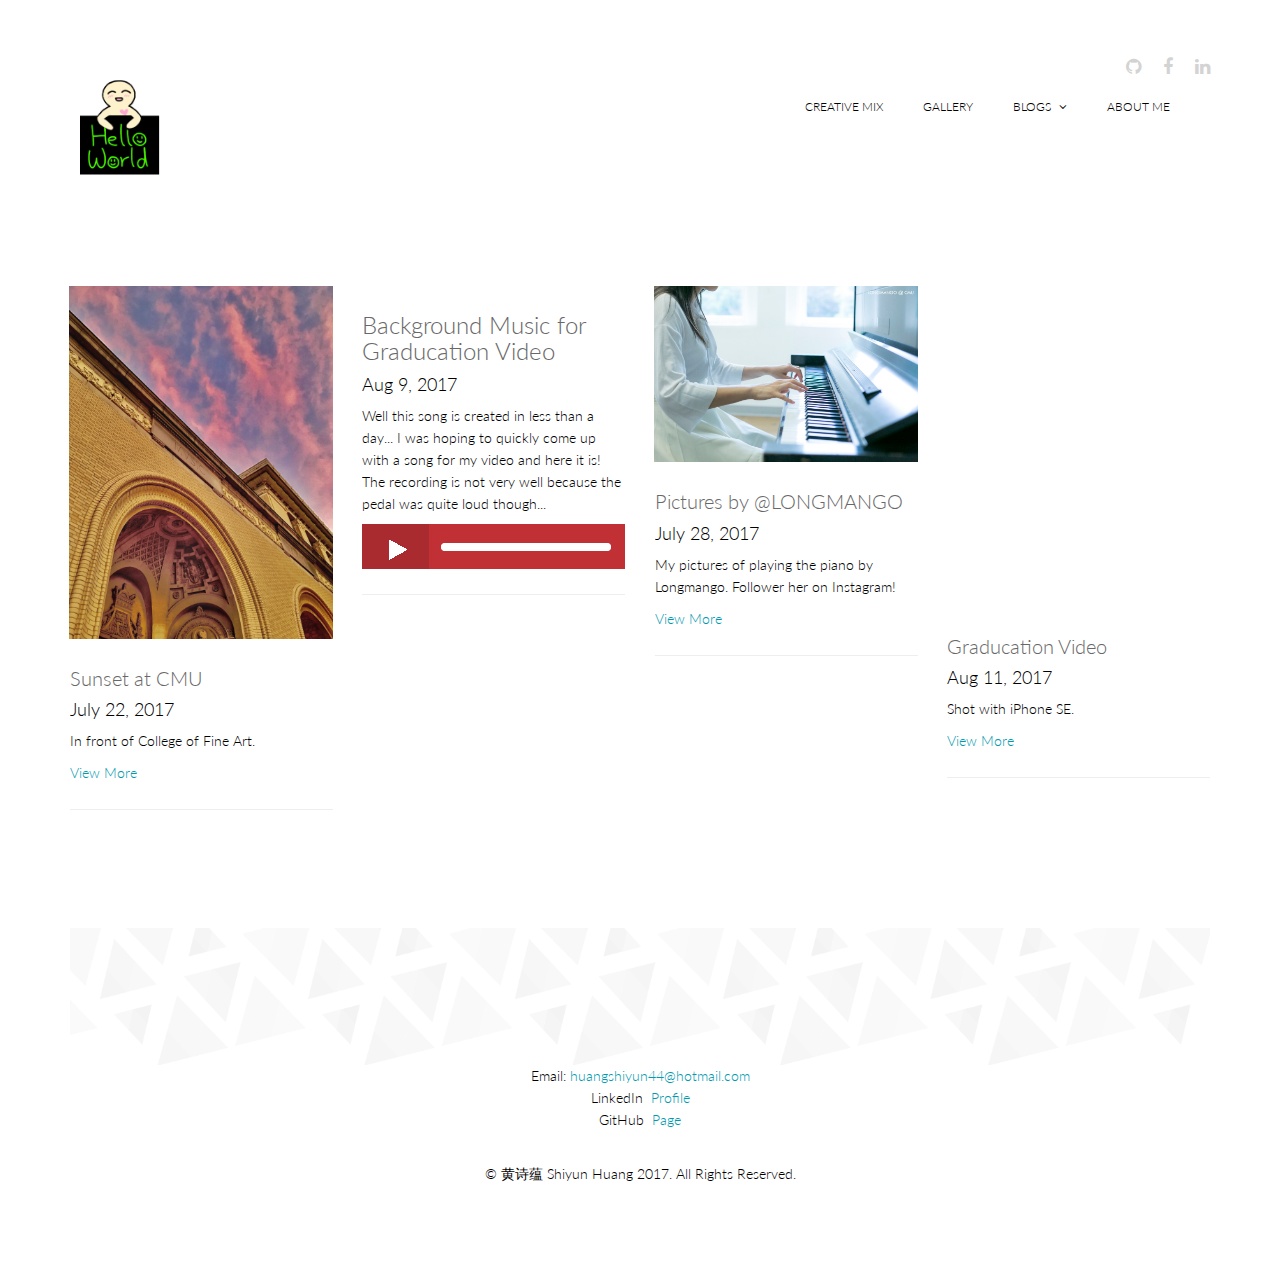
==== index.html @ 64914ea9 "google analytics test" ====
<!DOCTYPE html >
<html lang="zh-Hans">
<head>
    <title>Creative Mix | Shiyun Huang</title>
    <script
    src="https://code.jquery.com/jquery-1.10.2.js"></script>
<!-- Global site tag (gtag.js) - Google Analytics -->
<script async src="https://www.googletagmanager.com/gtag/js?id=UA-109745296-1"></script>
<script>
  window.dataLayer = window.dataLayer || [];
  function gtag(){dataLayer.push(arguments);}
  gtag('js', new Date());

  gtag('config', 'UA-109745296-1');
</script>

</head>
<body>
    <header id="header"></header>
    <!-- start of content -->
    <div id="content">
         <section id="blog" class="padding-top padding-bottom">
                <div class="container">
                    <div class="row">
                        <div class="masonery_area">
                            <div class="col-md-3 col-sm-4">
                                <div class="single-blog two-column">
                                    <div class="post-thumb">
                                        <a href="#"><img src="images/blog/cmu_sunset/1.jpg" class="img-responsive" alt=""></a>
                                    </div>
                                    <div class="post-content overflow">
                                        <h2 class="post-title bold"><a href="#">Sunset at CMU</a></h2>
                                        <h3 class="post-author">July 22, 2017</h3>
                                        <p>In front of College of Fine Art.</p>
                                        <a href="#" class="read-more">View More</a>
                                        <div class="post-bottom overflow">
                                        </div>
                                    </div>
                                </div>
                            </div>
                            <div class="col-md-3 col-sm-4">
                                <div class="single-blog two-column">
                                    <div class="post-content overflow">
                                        <h2 class="post-title bold">Background Music for Graducation Video</h2>
                                        <h3 class="post-author">Aug 9, 2017</h3>
                                        <p>Well this song is created in less than a day... I was hoping to 
                                            quickly come up with a song for my video and here it is! The recording is
                                            not very well because the pedal was quite loud though...</p>
                                            <div class="post-thumb">
                                                <audio src="audio/BGM_for_CMU_Aug10_04.m4a" preload="auto"></audio>
                                            </div>
                                            <div class="post-bottom overflow">
                                            </div>
                                        </div>
                                    </div>
                                </div>
                                <div class="col-md-3 col-sm-4">
                                    <div class="single-blog two-column">
                                        <div class="post-thumb">
                                            <a href="#"><img src="images/blog/piano_longmango/0.jpg" class="img-responsive" alt=""></a>
                                        </div>
                                        <div class="post-content overflow">
                                            <h2 class="post-title bold"><a href="#">Pictures by @LONGMANGO</a></h2>
                                            <h3 class="post-author">July 28, 2017</h3>
                                            <p>My pictures of playing the piano by Longmango. Follower her on Instagram!</p>
                                            <a href="#" class="read-more">View More</a>
                                            <div class="post-bottom overflow">
                                            </div>
                                        </div>
                                    </div>
                                </div>
                                <div class="col-md-3 col-sm-4">
                                    <div class="single-blog two-column">
                                        <div class="post-thumb">
                                            <iframe width="560" height="315" src="https://www.youtube.com/embed/OHceuqOLhMA" frameborder="0" allowfullscreen></iframe>
                                        </div>
                                        <div class="post-content overflow">
                                            <h2 class="post-title bold"><a href="#">Graducation Video</a></h2>
                                            <h3 class="post-author">Aug 11, 2017</h3>
                                            <p>Shot with iPhone SE.</p>
                                            <a href="#" class="read-more">View More</a>
                                            <div class="post-bottom overflow">
                                            </div>
                                        </div>
                                    </div>
                                </div>


                            </div>
                        </div>
                    </div>
                </section>
    <!-- end of content -->
    <div id="myFooter"></div>
    <script>
        $("#header").load("header.html");
        $("#myFooter").load("footer.html");
    </script>

</body>
</html>
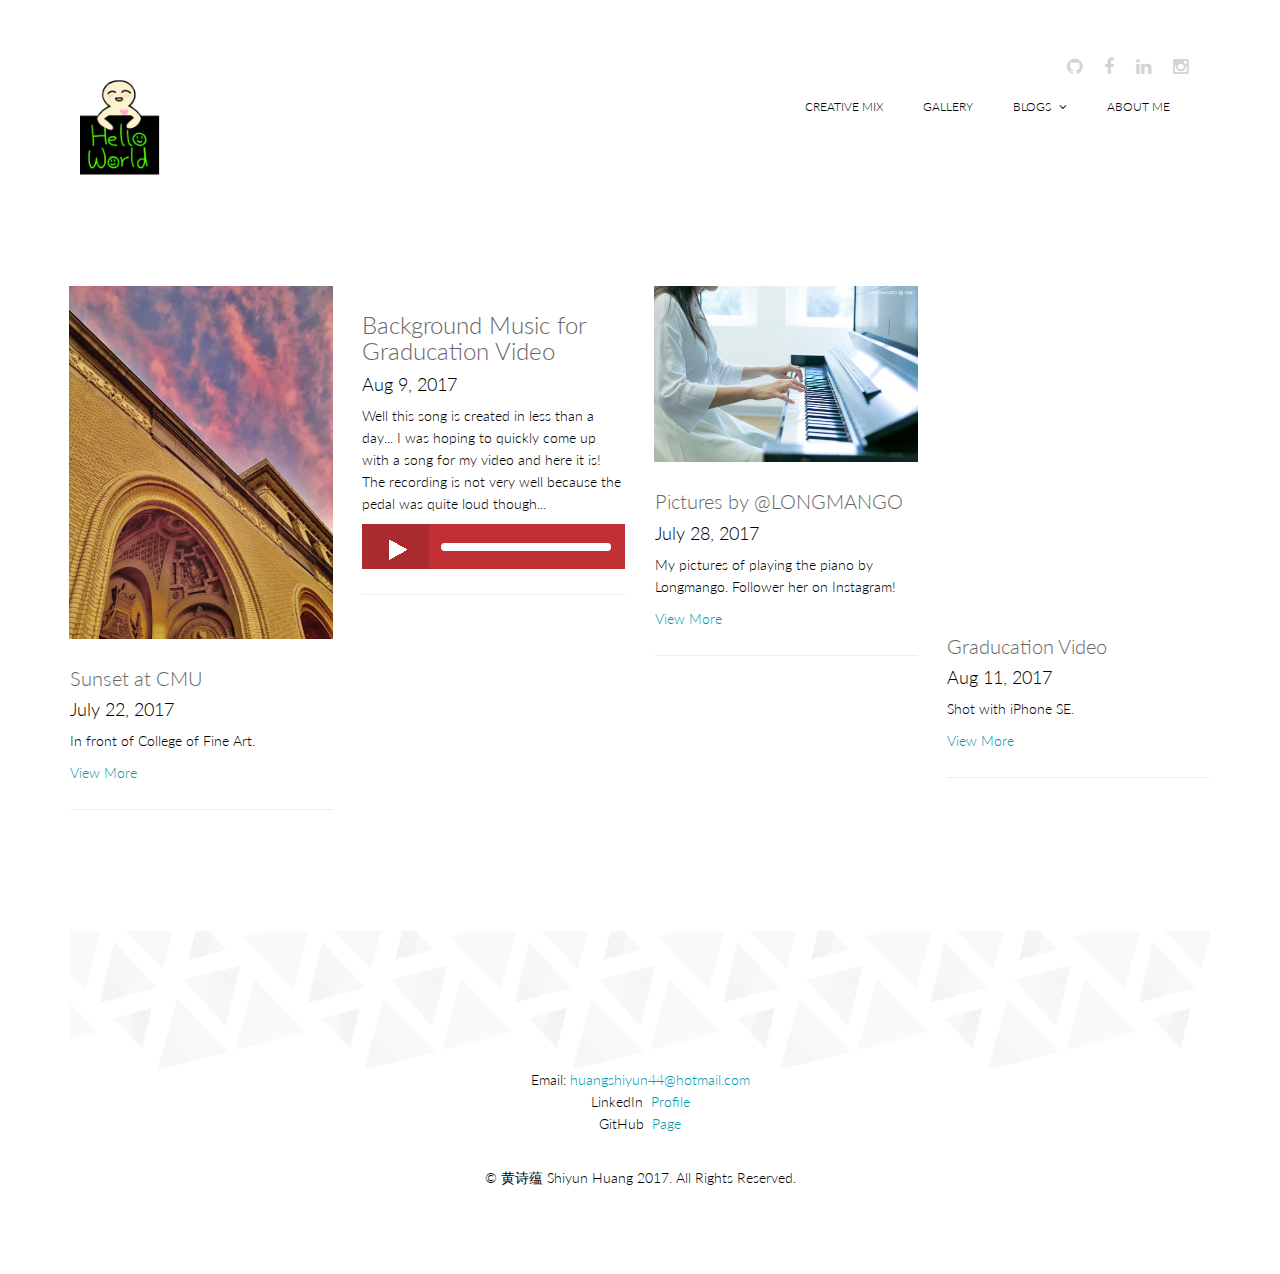
==== commit 6f6b88c6: "move bilibili css" ====
--- a/index.html
+++ b/index.html
@@ -6,6 +6,8 @@
     src="https://code.jquery.com/jquery-1.10.2.js"></script>
 <!-- Global site tag (gtag.js) - Google Analytics -->
 <script async src="https://www.googletagmanager.com/gtag/js?id=UA-109745296-1"></script>
+<!-- for bilibili icon -->
+<script src="https://code.iconify.design/1/1.0.7/iconify.min.js"></script> 
 <script>
   window.dataLayer = window.dataLayer || [];
   function gtag(){dataLayer.push(arguments);}
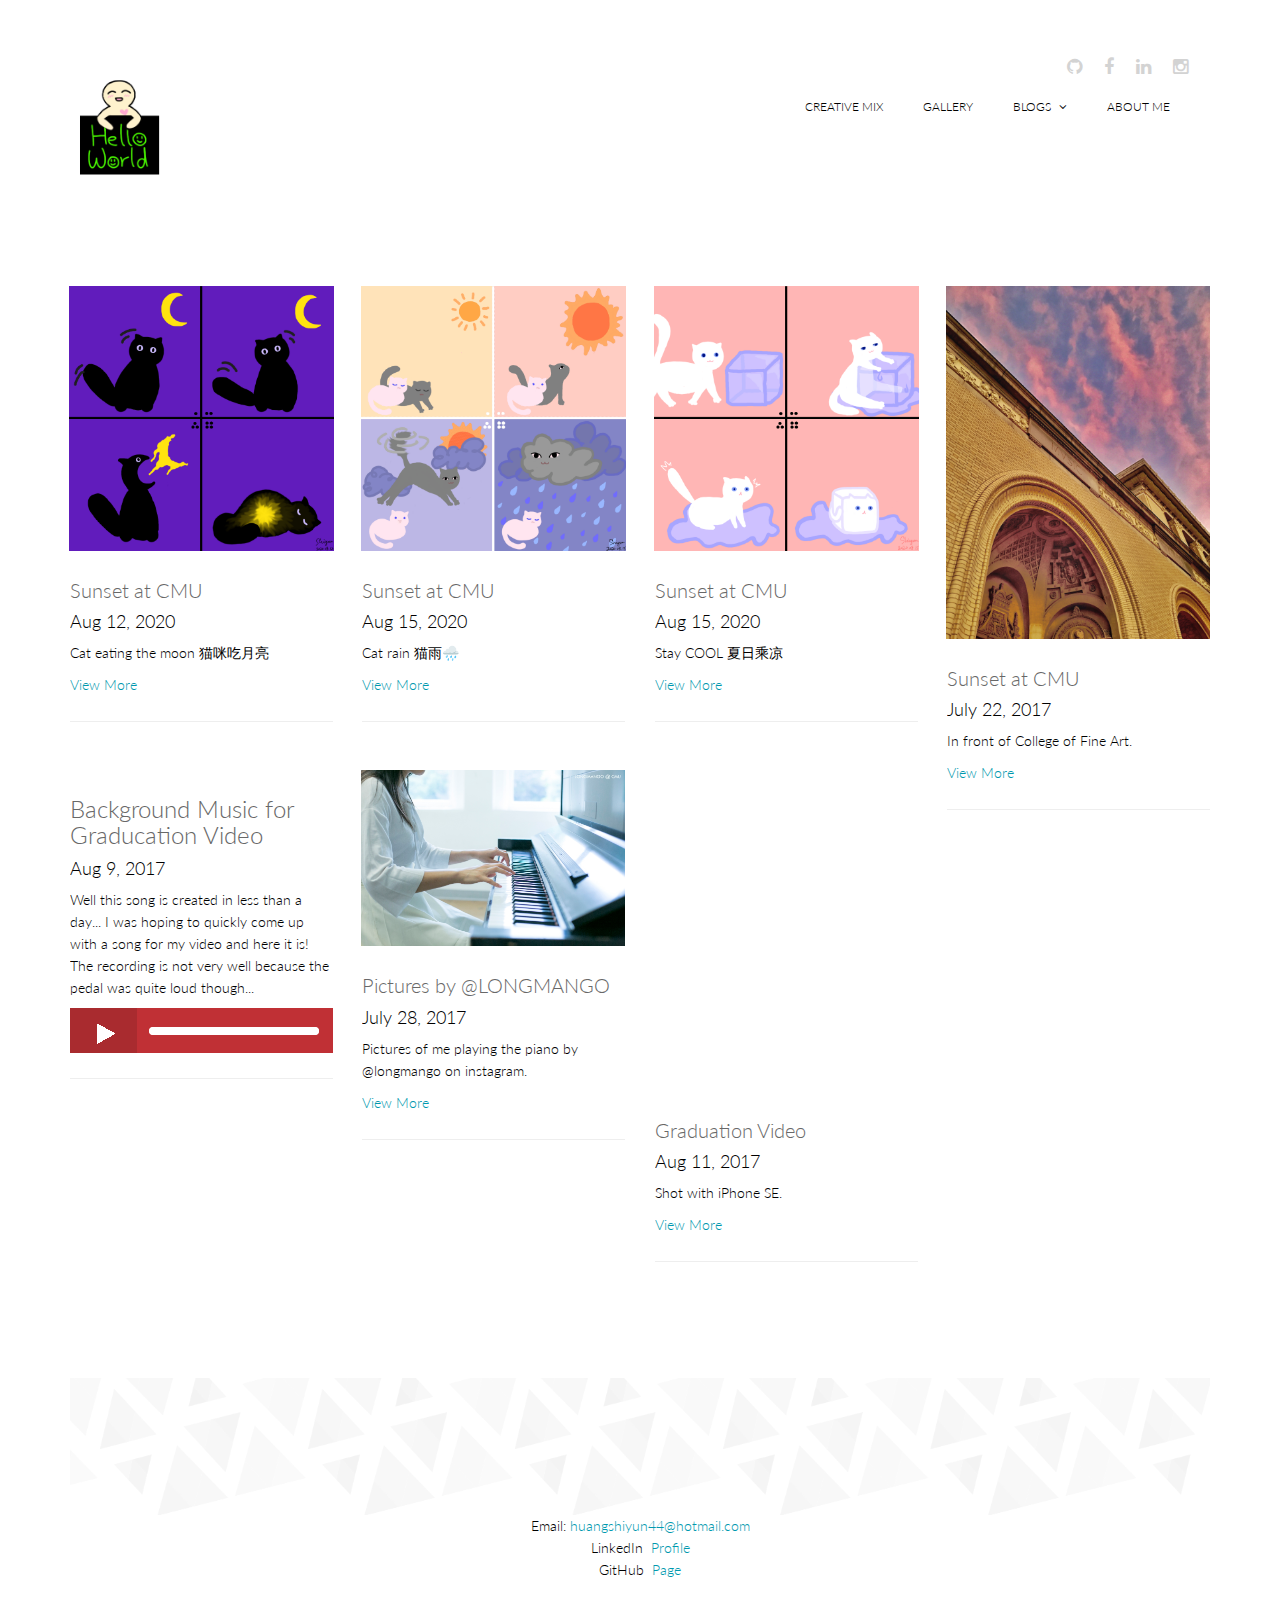
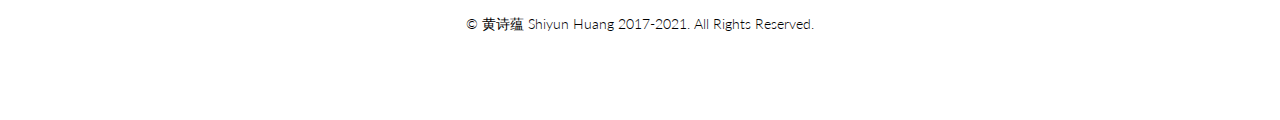
==== commit 632248e1: "add drawings" ====
--- a/index.html
+++ b/index.html
@@ -25,6 +25,56 @@
                 <div class="container">
                     <div class="row">
                         <div class="masonery_area">
+
+                            <div class="col-md-3 col-sm-3">
+                                <div class="single-blog two-column">
+                                    <div class="post-thumb">
+                                        <a href="#"><img src="images/my_drawings/cat_eats_moon.png" class="img-responsive" alt=""></a>
+                                    </div>
+                                    <div class="post-content overflow">
+                                        <h2 class="post-title bold"><a href="#">Sunset at CMU</a></h2>
+                                        <h3 class="post-author">Aug 12, 2020</h3>
+                                        <p>Cat eating the moon 猫咪吃月亮</p>
+                                        <a href="#" class="read-more">View More</a>
+                                        <div class="post-bottom overflow">
+                                        </div>
+                                    </div>
+                                </div>
+                            </div>
+
+                            <div class="col-md-3 col-sm-3">
+                                <div class="single-blog two-column">
+                                    <div class="post-thumb">
+                                        <a href="#"><img src="images/my_drawings/cat_rain_in_summer.png" class="img-responsive" alt=""></a>
+                                    </div>
+                                    <div class="post-content overflow">
+                                        <h2 class="post-title bold"><a href="#">Sunset at CMU</a></h2>
+                                        <h3 class="post-author">Aug 15, 2020</h3>
+                                        <p>Cat rain 猫雨🌧️</p>
+                                        <a href="#" class="read-more">View More</a>
+                                        <div class="post-bottom overflow">
+                                        </div>
+                                    </div>
+                                </div>
+                            </div>
+
+                            <div class="col-md-3 col-sm-3">
+                                <div class="single-blog two-column">
+                                    <div class="post-thumb">
+                                        <a href="#"><img src="images/my_drawings/cat_stay_cool.png" class="img-responsive" alt=""></a>
+                                    </div>
+                                    <div class="post-content overflow">
+                                        <h2 class="post-title bold"><a href="#">Sunset at CMU</a></h2>
+                                        <h3 class="post-author">Aug 15, 2020</h3>
+                                        <p>Stay COOL 夏日乘凉</p>
+                                        <a href="#" class="read-more">View More</a>
+                                        <div class="post-bottom overflow">
+                                        </div>
+                                    </div>
+                                </div>
+                            </div>
+
+
                             <div class="col-md-3 col-sm-4">
                                 <div class="single-blog two-column">
                                     <div class="post-thumb">
@@ -40,6 +90,7 @@
                                     </div>
                                 </div>
                             </div>
+
                             <div class="col-md-3 col-sm-4">
                                 <div class="single-blog two-column">
                                     <div class="post-content overflow">
@@ -56,6 +107,7 @@
                                         </div>
                                     </div>
                                 </div>
+
                                 <div class="col-md-3 col-sm-4">
                                     <div class="single-blog two-column">
                                         <div class="post-thumb">
@@ -64,20 +116,21 @@
                                         <div class="post-content overflow">
                                             <h2 class="post-title bold"><a href="#">Pictures by @LONGMANGO</a></h2>
                                             <h3 class="post-author">July 28, 2017</h3>
-                                            <p>My pictures of playing the piano by Longmango. Follower her on Instagram!</p>
+                                            <p>Pictures of me playing the piano by @longmango on instagram. </p>
                                             <a href="#" class="read-more">View More</a>
                                             <div class="post-bottom overflow">
                                             </div>
                                         </div>
                                     </div>
                                 </div>
+
                                 <div class="col-md-3 col-sm-4">
                                     <div class="single-blog two-column">
                                         <div class="post-thumb">
                                             <iframe width="560" height="315" src="https://www.youtube.com/embed/OHceuqOLhMA" frameborder="0" allowfullscreen></iframe>
                                         </div>
                                         <div class="post-content overflow">
-                                            <h2 class="post-title bold"><a href="#">Graducation Video</a></h2>
+                                            <h2 class="post-title bold"><a href="#">Graduation Video</a></h2>
                                             <h3 class="post-author">Aug 11, 2017</h3>
                                             <p>Shot with iPhone SE.</p>
                                             <a href="#" class="read-more">View More</a>
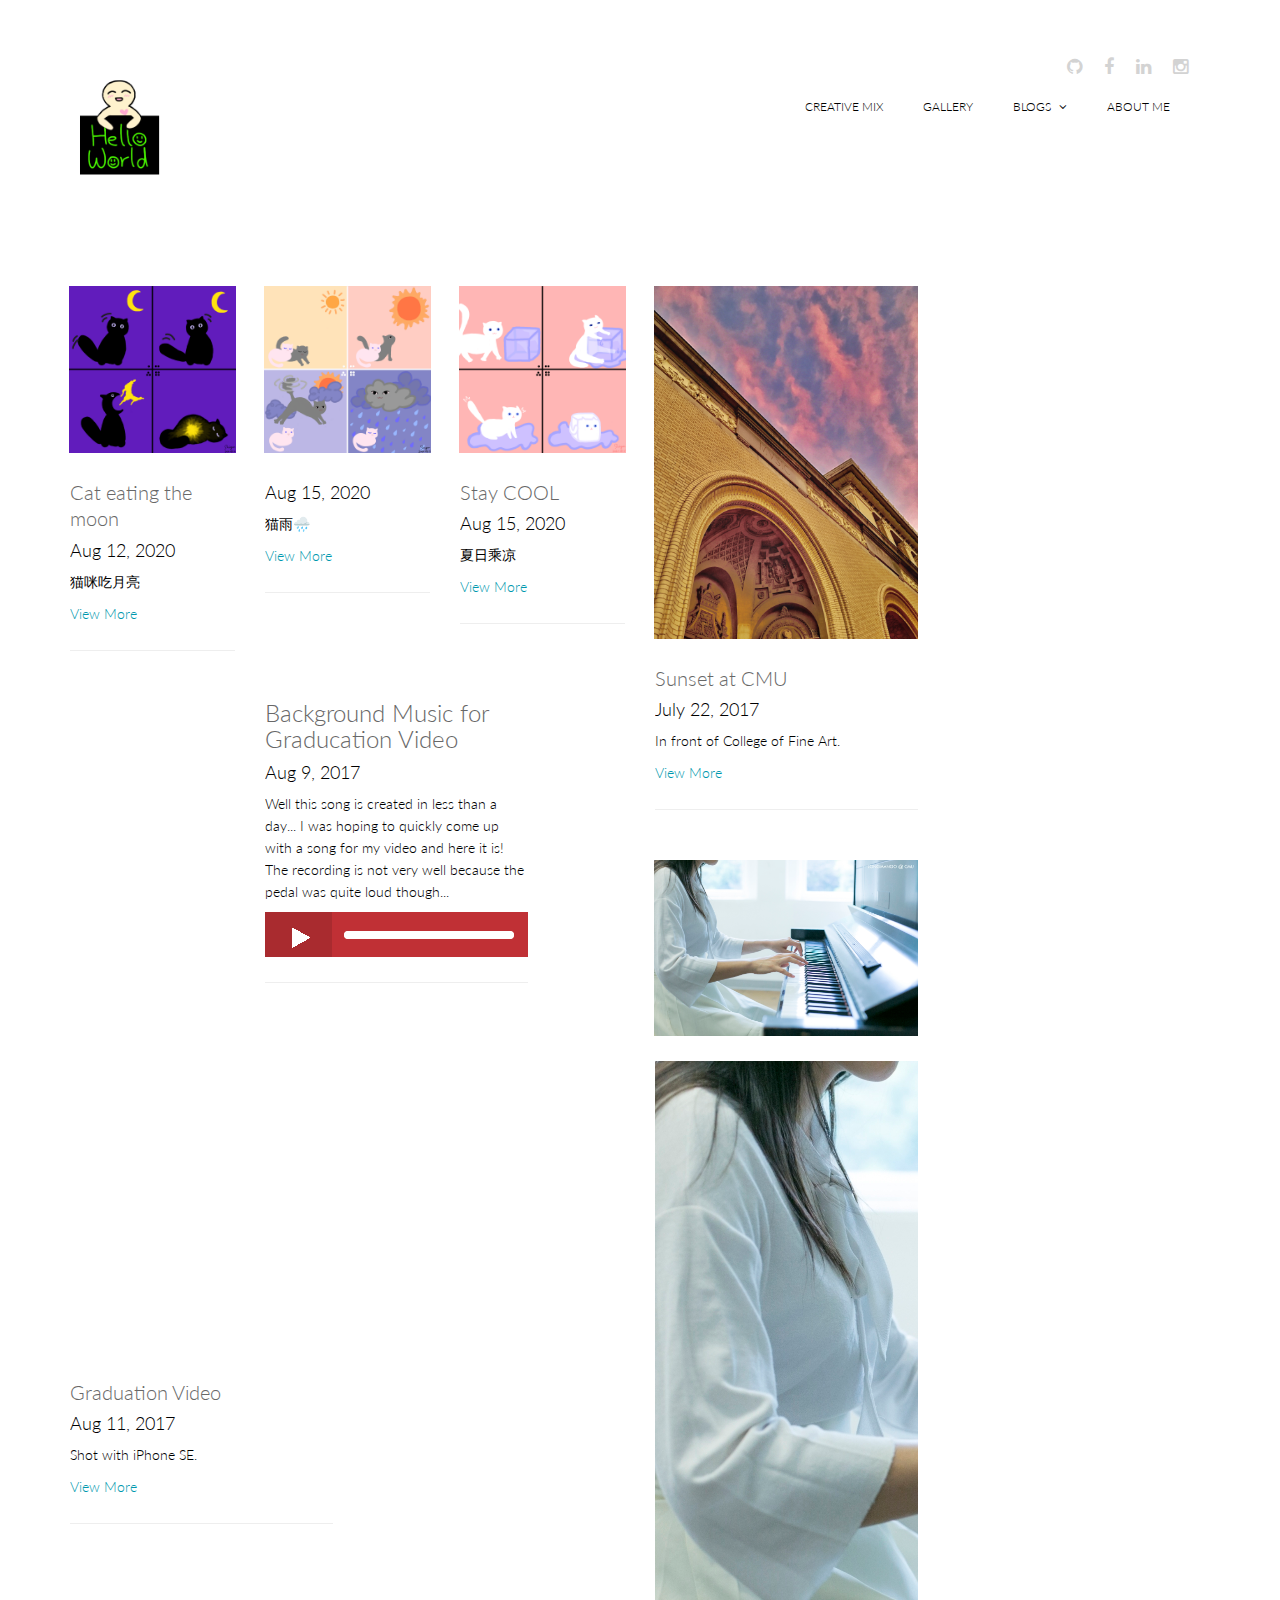
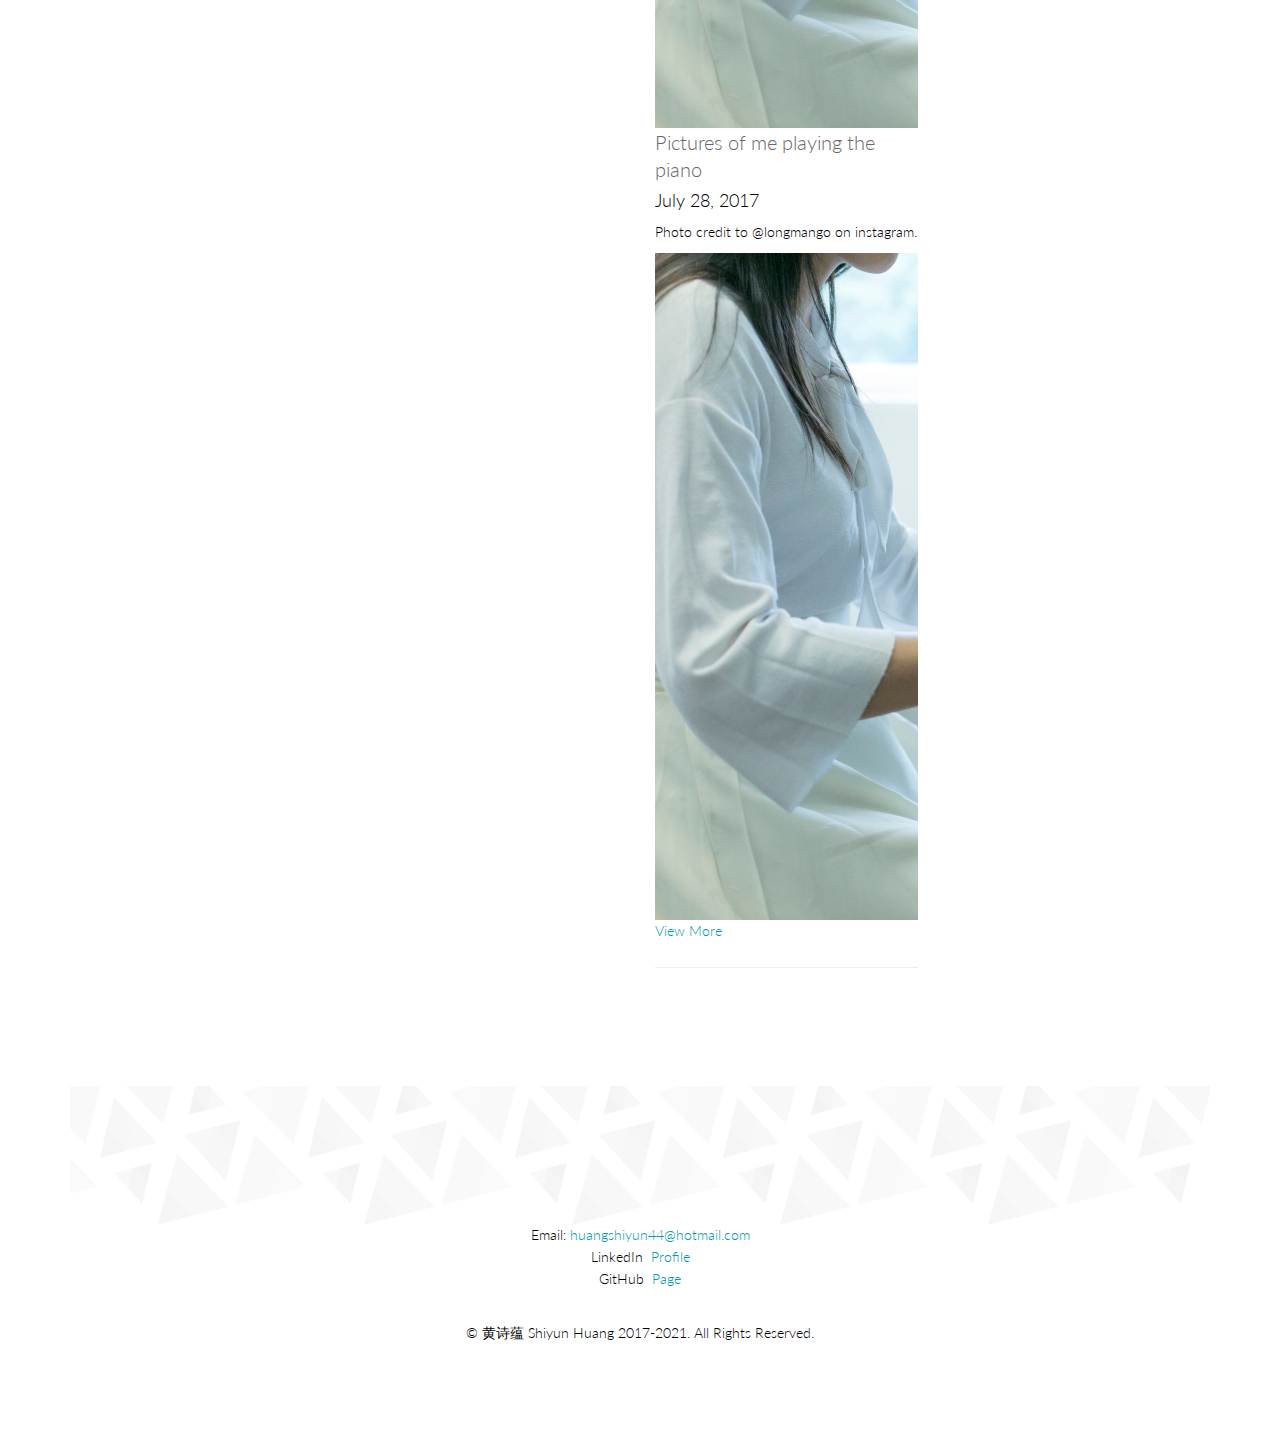
==== commit ea0d8fdd: "edit hyperlink" ====
--- a/index.html
+++ b/index.html
@@ -26,48 +26,48 @@
                     <div class="row">
                         <div class="masonery_area">
 
-                            <div class="col-md-3 col-sm-3">
+                            <div class="col-md-2 col-sm-2">
                                 <div class="single-blog two-column">
                                     <div class="post-thumb">
-                                        <a href="#"><img src="images/my_drawings/cat_eats_moon.png" class="img-responsive" alt=""></a>
+                                        <a href="https://www.instagram.com/p/CD0a-ZHpnPH/?utm_source=ig_web_copy_link"><img src="images/my_drawings/cat_eats_moon.png" class="img-responsive" alt=""></a>
                                     </div>
                                     <div class="post-content overflow">
-                                        <h2 class="post-title bold"><a href="#">Sunset at CMU</a></h2>
+                                        <h2 class="post-title bold"><a href="https://www.instagram.com/p/CD0a-ZHpnPH/?utm_source=ig_web_copy_link">Cat eating the moon</a></h2>
                                         <h3 class="post-author">Aug 12, 2020</h3>
-                                        <p>Cat eating the moon 猫咪吃月亮</p>
-                                        <a href="#" class="read-more">View More</a>
+                                        <p>猫咪吃月亮</p>
+                                        <a href="https://www.instagram.com/p/CD0a-ZHpnPH/?utm_source=ig_web_copy_link" class="read-more">View More</a>
                                         <div class="post-bottom overflow">
                                         </div>
                                     </div>
                                 </div>
                             </div>
 
-                            <div class="col-md-3 col-sm-3">
+                            <div class="col-md-2 col-sm-3">
                                 <div class="single-blog two-column">
                                     <div class="post-thumb">
-                                        <a href="#"><img src="images/my_drawings/cat_rain_in_summer.png" class="img-responsive" alt=""></a>
+                                        <a href="https://www.instagram.com/p/CD62c-HpOGx/?utm_source=ig_web_copy_link"><img src="images/my_drawings/cat_rain_in_summer.png" class="img-responsive" alt=""></a>
                                     </div>
                                     <div class="post-content overflow">
-                                        <h2 class="post-title bold"><a href="#">Sunset at CMU</a></h2>
+                                        <h2 class="post-title bold"><a href="https://www.instagram.com/p/CD62c-HpOGx/?utm_source=ig_web_copy_link"></a></h2>
                                         <h3 class="post-author">Aug 15, 2020</h3>
-                                        <p>Cat rain 猫雨🌧️</p>
-                                        <a href="#" class="read-more">View More</a>
+                                        <p>猫雨🌧️</p>
+                                        <a href="https://www.instagram.com/p/CD62c-HpOGx/?utm_source=ig_web_copy_link" class="read-more">View More</a>
                                         <div class="post-bottom overflow">
                                         </div>
                                     </div>
                                 </div>
                             </div>
 
-                            <div class="col-md-3 col-sm-3">
+                            <div class="col-md-2 col-sm-3">
                                 <div class="single-blog two-column">
                                     <div class="post-thumb">
-                                        <a href="#"><img src="images/my_drawings/cat_stay_cool.png" class="img-responsive" alt=""></a>
+                                        <a href="https://www.instagram.com/p/CD7e6_3p3WT/?utm_source=ig_web_copy_link"><img src="images/my_drawings/cat_stay_cool.png" class="img-responsive" alt=""></a>
                                     </div>
                                     <div class="post-content overflow">
-                                        <h2 class="post-title bold"><a href="#">Sunset at CMU</a></h2>
+                                        <h2 class="post-title bold"><a href="https://www.instagram.com/p/CD7e6_3p3WT/?utm_source=ig_web_copy_link">Stay COOL</a></h2>
                                         <h3 class="post-author">Aug 15, 2020</h3>
-                                        <p>Stay COOL 夏日乘凉</p>
-                                        <a href="#" class="read-more">View More</a>
+                                        <p>夏日乘凉</p>
+                                        <a href="https://www.instagram.com/p/CD7e6_3p3WT/?utm_source=ig_web_copy_link" class="read-more">View More</a>
                                         <div class="post-bottom overflow">
                                         </div>
                                     </div>
@@ -111,13 +111,13 @@
                                 <div class="col-md-3 col-sm-4">
                                     <div class="single-blog two-column">
                                         <div class="post-thumb">
-                                            <a href="#"><img src="images/blog/piano_longmango/0.jpg" class="img-responsive" alt=""></a>
+                                            <a href="https://www.instagram.com/p/BXG7vAUj9FH/?utm_source=ig_web_copy_link"><img src="images/blog/piano_longmango/0.jpg" class="img-responsive" alt=""></a>
                                         </div>
                                         <div class="post-content overflow">
-                                            <h2 class="post-title bold"><a href="#">Pictures by @LONGMANGO</a></h2>
+                                            <h2 class="post-title bold"><a href="https://www.instagram.com/p/BXG7vAUj9FH/?utm_source=ig_web_copy_link"><img src="images/blog/piano_longmango/0.jpg">Pictures of me playing the piano</a></h2>
                                             <h3 class="post-author">July 28, 2017</h3>
-                                            <p>Pictures of me playing the piano by @longmango on instagram. </p>
-                                            <a href="#" class="read-more">View More</a>
+                                            <p> Photo credit to @longmango on instagram. </p>
+                                            <a href="https://www.instagram.com/p/BXG7vAUj9FH/?utm_source=ig_web_copy_link"><img src="images/blog/piano_longmango/0.jpg" class="read-more">View More</a>
                                             <div class="post-bottom overflow">
                                             </div>
                                         </div>
@@ -133,7 +133,7 @@
                                             <h2 class="post-title bold"><a href="#">Graduation Video</a></h2>
                                             <h3 class="post-author">Aug 11, 2017</h3>
                                             <p>Shot with iPhone SE.</p>
-                                            <a href="#" class="read-more">View More</a>
+                                            <a href="https://www.youtube.com/embed/OHceuqOLhMA" class="read-more">View More</a>
                                             <div class="post-bottom overflow">
                                             </div>
                                         </div>
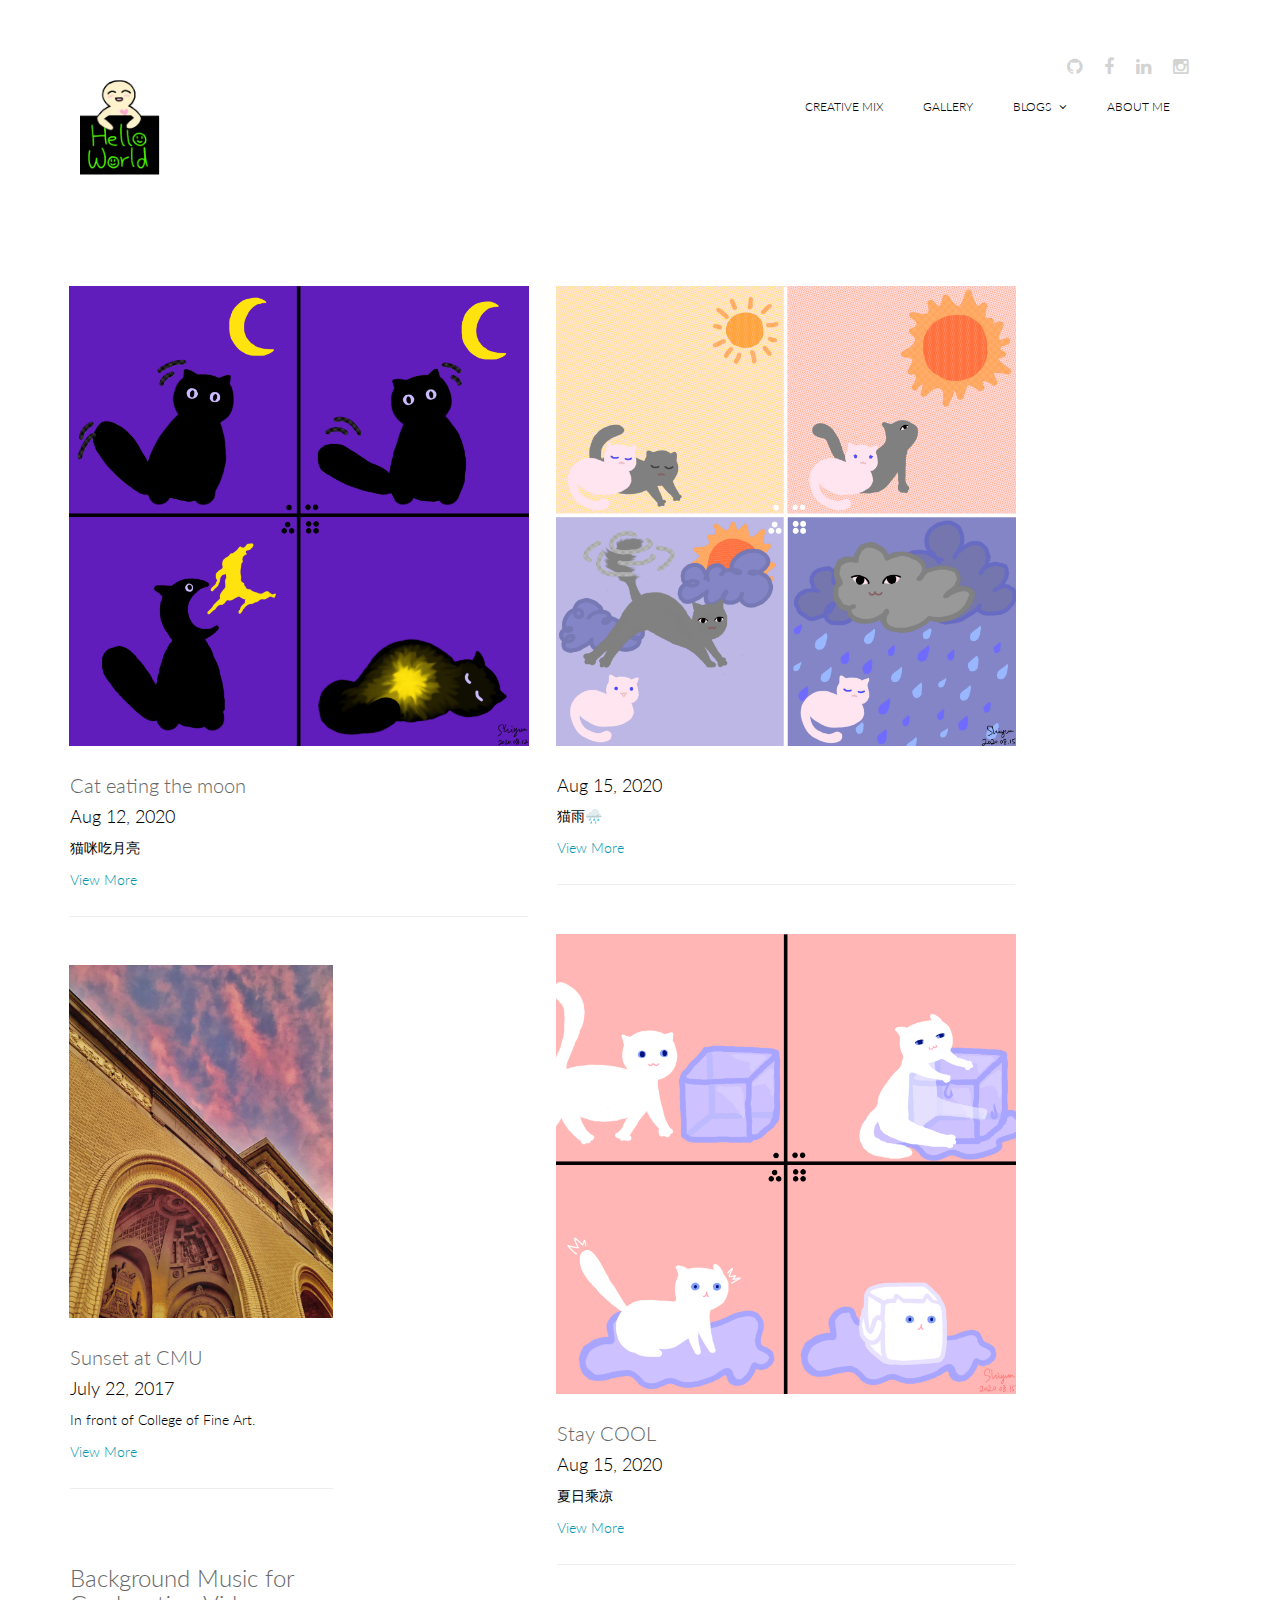
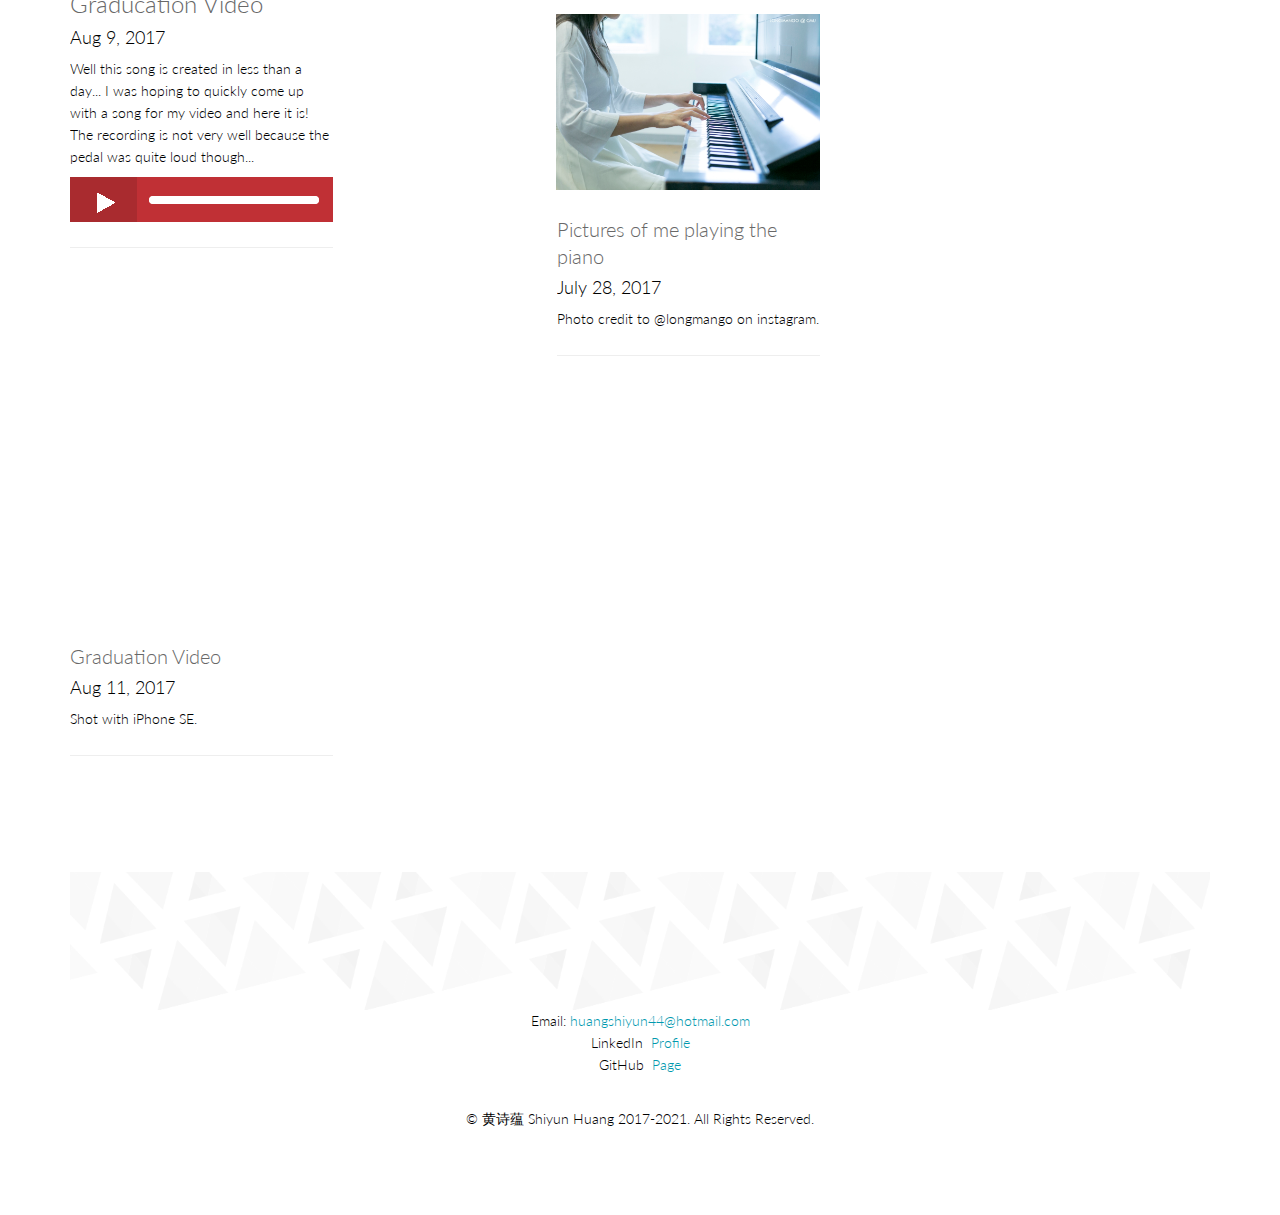
==== commit 602e2385: "div fix" ====
--- a/index.html
+++ b/index.html
@@ -26,7 +26,7 @@
                     <div class="row">
                         <div class="masonery_area">
 
-                            <div class="col-md-2 col-sm-2">
+                            <div class="col-md-5 col-sm-5">
                                 <div class="single-blog two-column">
                                     <div class="post-thumb">
                                         <a href="https://www.instagram.com/p/CD0a-ZHpnPH/?utm_source=ig_web_copy_link"><img src="images/my_drawings/cat_eats_moon.png" class="img-responsive" alt=""></a>
@@ -42,7 +42,7 @@
                                 </div>
                             </div>
 
-                            <div class="col-md-2 col-sm-3">
+                            <div class="col-md-5 col-sm-4">
                                 <div class="single-blog two-column">
                                     <div class="post-thumb">
                                         <a href="https://www.instagram.com/p/CD62c-HpOGx/?utm_source=ig_web_copy_link"><img src="images/my_drawings/cat_rain_in_summer.png" class="img-responsive" alt=""></a>
@@ -58,7 +58,7 @@
                                 </div>
                             </div>
 
-                            <div class="col-md-2 col-sm-3">
+                            <div class="col-md-5 col-sm-5">
                                 <div class="single-blog two-column">
                                     <div class="post-thumb">
                                         <a href="https://www.instagram.com/p/CD7e6_3p3WT/?utm_source=ig_web_copy_link"><img src="images/my_drawings/cat_stay_cool.png" class="img-responsive" alt=""></a>
@@ -114,10 +114,9 @@
                                             <a href="https://www.instagram.com/p/BXG7vAUj9FH/?utm_source=ig_web_copy_link"><img src="images/blog/piano_longmango/0.jpg" class="img-responsive" alt=""></a>
                                         </div>
                                         <div class="post-content overflow">
-                                            <h2 class="post-title bold"><a href="https://www.instagram.com/p/BXG7vAUj9FH/?utm_source=ig_web_copy_link"><img src="images/blog/piano_longmango/0.jpg">Pictures of me playing the piano</a></h2>
+                                            <h2 class="post-title bold"><a href="#">Pictures of me playing the piano</a></h2>
                                             <h3 class="post-author">July 28, 2017</h3>
                                             <p> Photo credit to @longmango on instagram. </p>
-                                            <a href="https://www.instagram.com/p/BXG7vAUj9FH/?utm_source=ig_web_copy_link"><img src="images/blog/piano_longmango/0.jpg" class="read-more">View More</a>
                                             <div class="post-bottom overflow">
                                             </div>
                                         </div>
@@ -133,7 +132,6 @@
                                             <h2 class="post-title bold"><a href="#">Graduation Video</a></h2>
                                             <h3 class="post-author">Aug 11, 2017</h3>
                                             <p>Shot with iPhone SE.</p>
-                                            <a href="https://www.youtube.com/embed/OHceuqOLhMA" class="read-more">View More</a>
                                             <div class="post-bottom overflow">
                                             </div>
                                         </div>
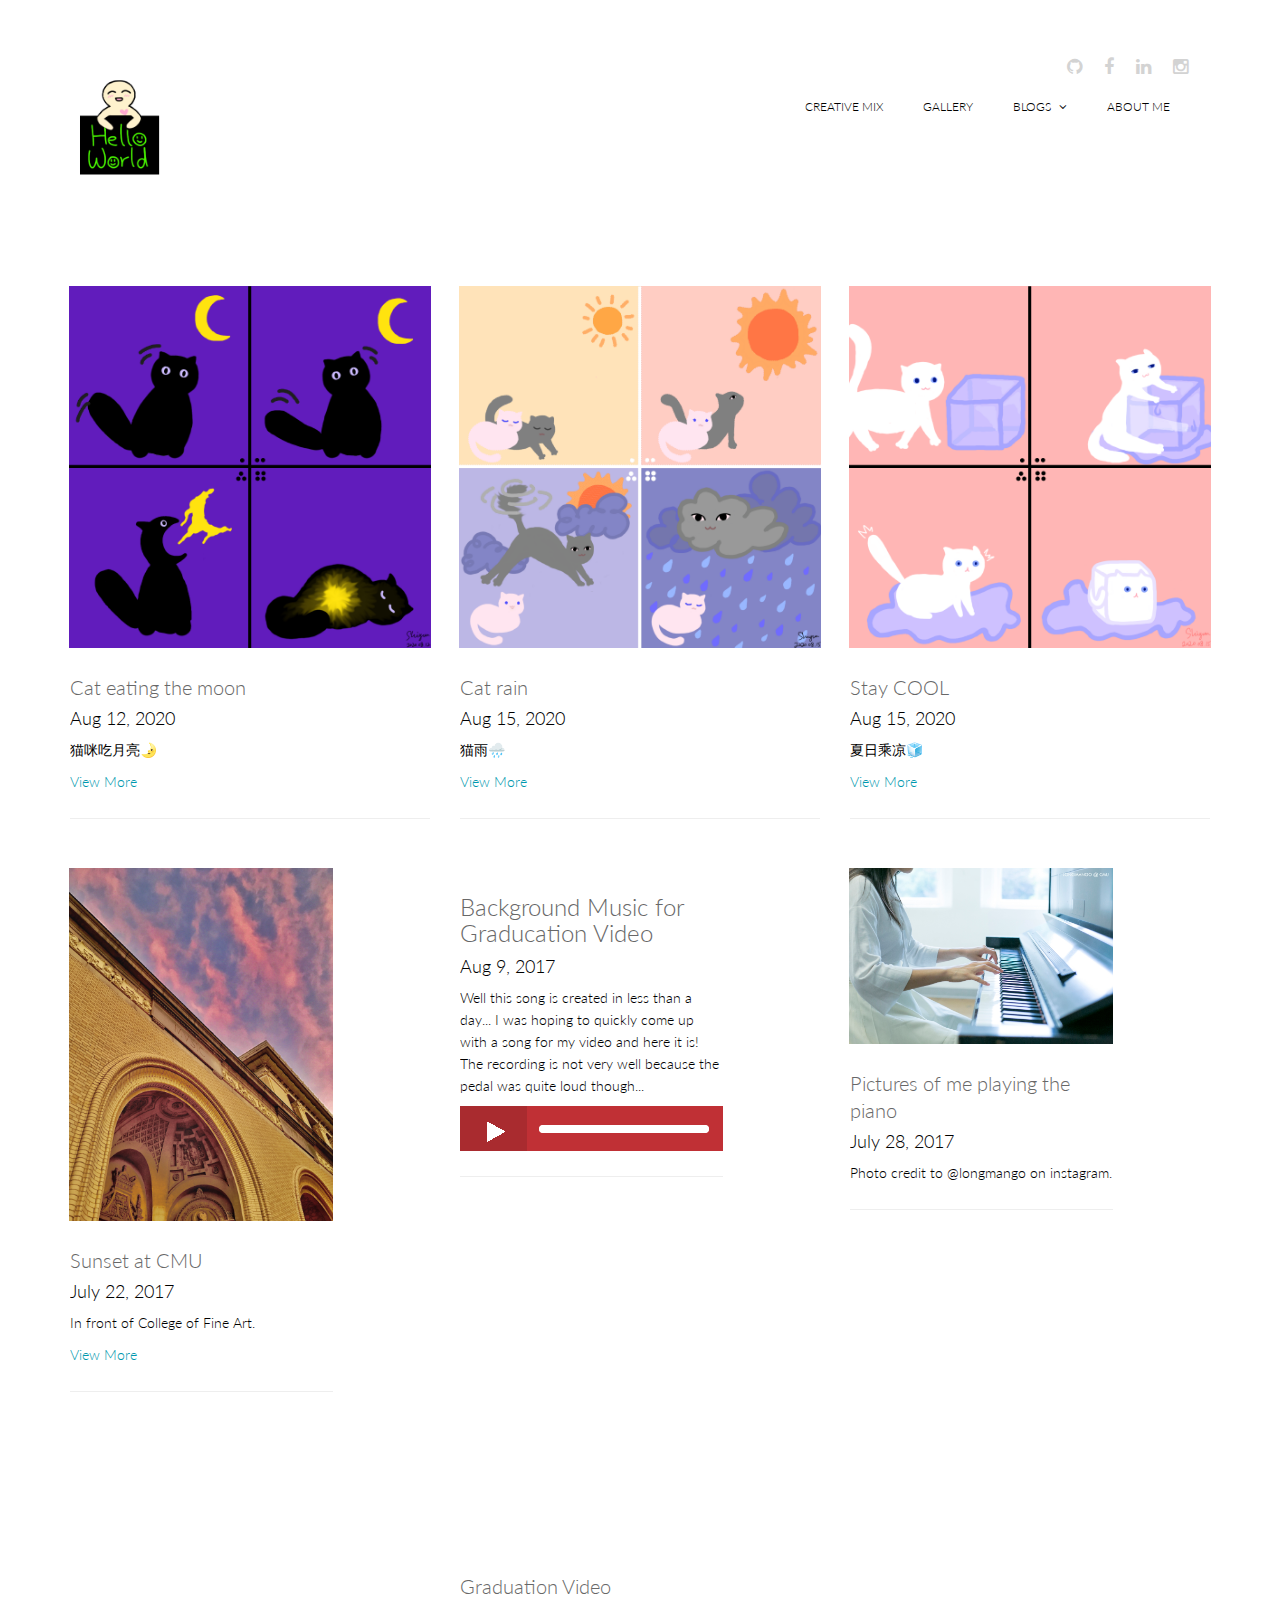
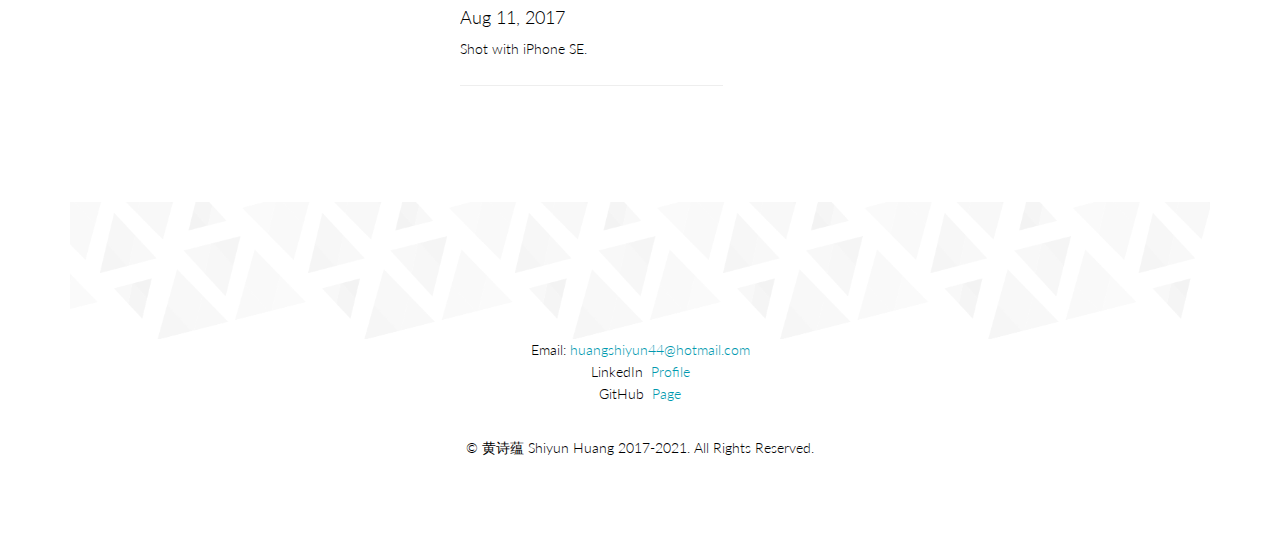
==== commit 5133cca7: "div fix" ====
--- a/index.html
+++ b/index.html
@@ -26,7 +26,7 @@
                     <div class="row">
                         <div class="masonery_area">
 
-                            <div class="col-md-5 col-sm-5">
+                            <div class="col-md-4 col-sm-4">
                                 <div class="single-blog two-column">
                                     <div class="post-thumb">
                                         <a href="https://www.instagram.com/p/CD0a-ZHpnPH/?utm_source=ig_web_copy_link"><img src="images/my_drawings/cat_eats_moon.png" class="img-responsive" alt=""></a>
@@ -34,7 +34,7 @@
                                     <div class="post-content overflow">
                                         <h2 class="post-title bold"><a href="https://www.instagram.com/p/CD0a-ZHpnPH/?utm_source=ig_web_copy_link">Cat eating the moon</a></h2>
                                         <h3 class="post-author">Aug 12, 2020</h3>
-                                        <p>猫咪吃月亮</p>
+                                        <p>猫咪吃月亮🌛</p>
                                         <a href="https://www.instagram.com/p/CD0a-ZHpnPH/?utm_source=ig_web_copy_link" class="read-more">View More</a>
                                         <div class="post-bottom overflow">
                                         </div>
@@ -42,13 +42,13 @@
                                 </div>
                             </div>
 
-                            <div class="col-md-5 col-sm-4">
+                            <div class="col-md-4 col-sm-4">
                                 <div class="single-blog two-column">
                                     <div class="post-thumb">
                                         <a href="https://www.instagram.com/p/CD62c-HpOGx/?utm_source=ig_web_copy_link"><img src="images/my_drawings/cat_rain_in_summer.png" class="img-responsive" alt=""></a>
                                     </div>
                                     <div class="post-content overflow">
-                                        <h2 class="post-title bold"><a href="https://www.instagram.com/p/CD62c-HpOGx/?utm_source=ig_web_copy_link"></a></h2>
+                                        <h2 class="post-title bold"><a href="https://www.instagram.com/p/CD62c-HpOGx/?utm_source=ig_web_copy_link">Cat rain</a></h2>
                                         <h3 class="post-author">Aug 15, 2020</h3>
                                         <p>猫雨🌧️</p>
                                         <a href="https://www.instagram.com/p/CD62c-HpOGx/?utm_source=ig_web_copy_link" class="read-more">View More</a>
@@ -58,7 +58,7 @@
                                 </div>
                             </div>
 
-                            <div class="col-md-5 col-sm-5">
+                            <div class="col-md-4 col-sm-4">
                                 <div class="single-blog two-column">
                                     <div class="post-thumb">
                                         <a href="https://www.instagram.com/p/CD7e6_3p3WT/?utm_source=ig_web_copy_link"><img src="images/my_drawings/cat_stay_cool.png" class="img-responsive" alt=""></a>
@@ -66,7 +66,7 @@
                                     <div class="post-content overflow">
                                         <h2 class="post-title bold"><a href="https://www.instagram.com/p/CD7e6_3p3WT/?utm_source=ig_web_copy_link">Stay COOL</a></h2>
                                         <h3 class="post-author">Aug 15, 2020</h3>
-                                        <p>夏日乘凉</p>
+                                        <p>夏日乘凉🧊</p>
                                         <a href="https://www.instagram.com/p/CD7e6_3p3WT/?utm_source=ig_web_copy_link" class="read-more">View More</a>
                                         <div class="post-bottom overflow">
                                         </div>
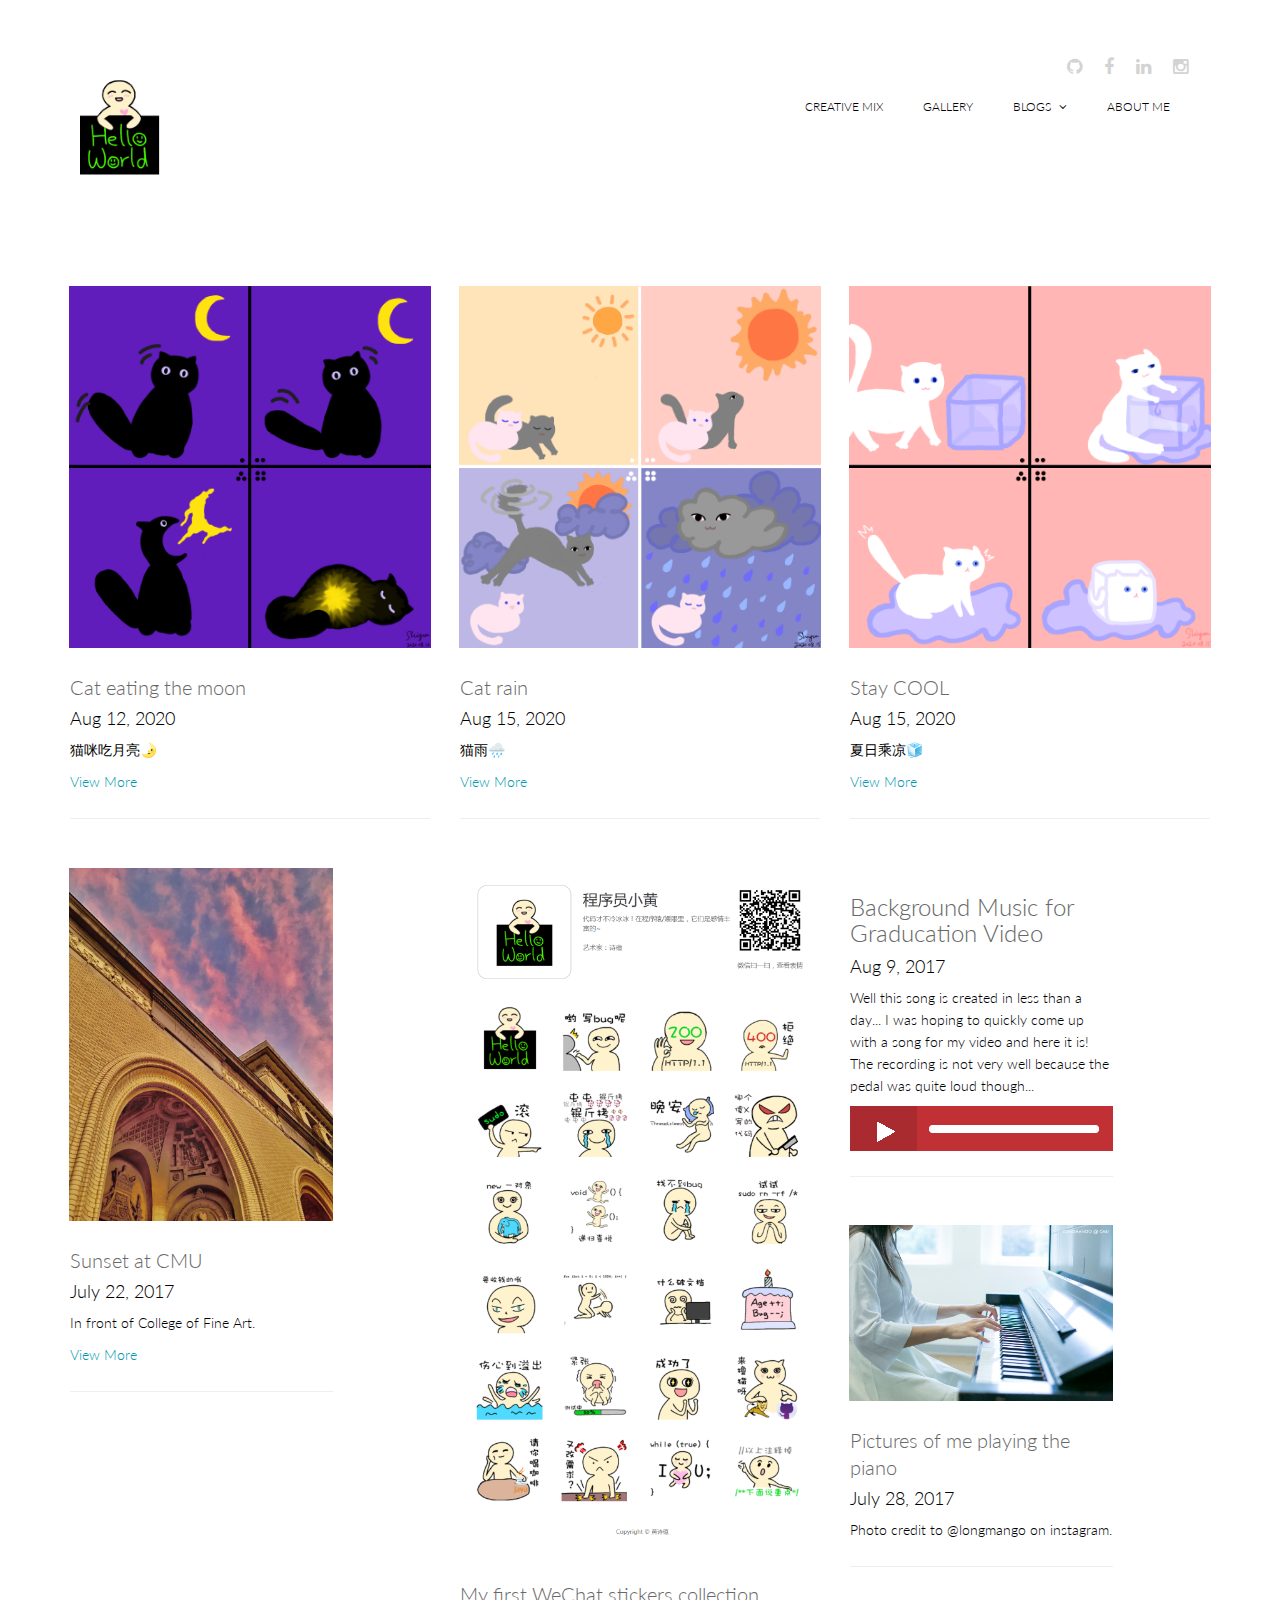
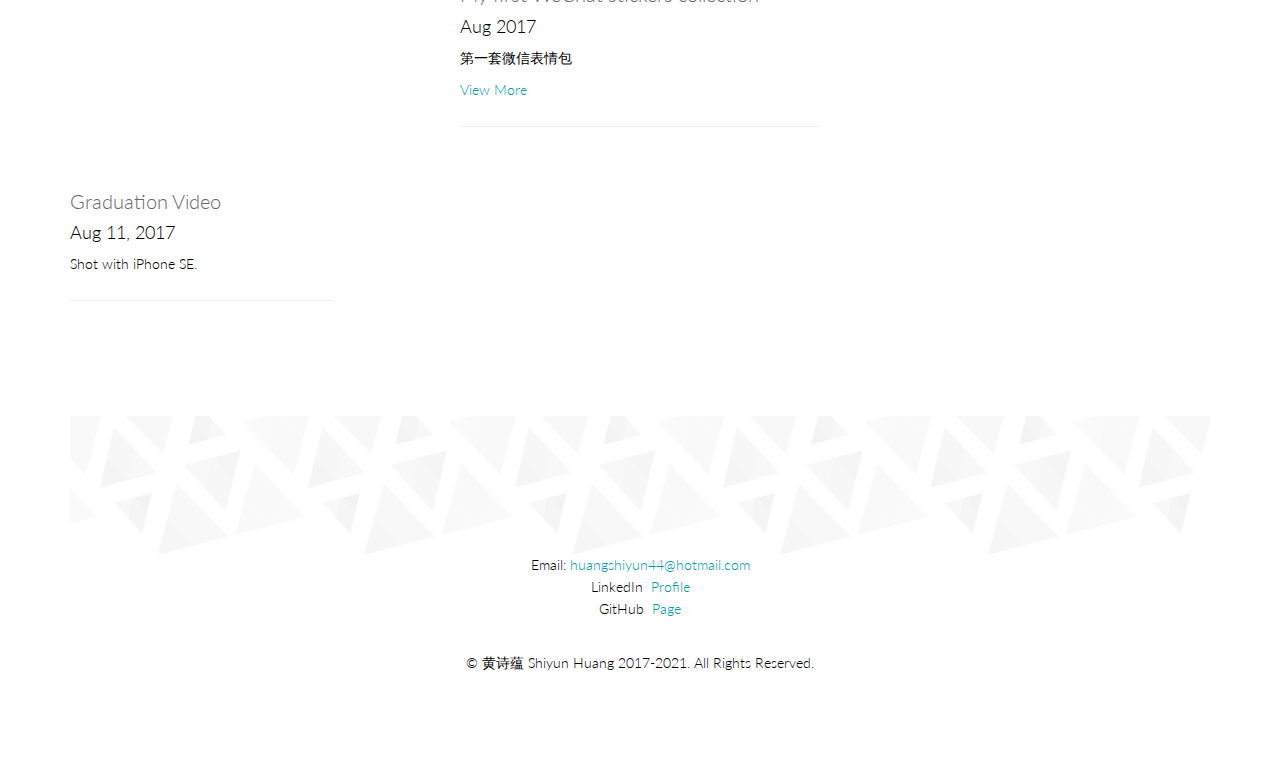
==== commit 46b58be8: "edit index.html" ====
--- a/index.html
+++ b/index.html
@@ -25,7 +25,7 @@
                 <div class="container">
                     <div class="row">
                         <div class="masonery_area">
-
+                            <!-- col-md-x col-sm-y , x is each div's width, y leave it as 4, page width is 12 -->
                             <div class="col-md-4 col-sm-4">
                                 <div class="single-blog two-column">
                                     <div class="post-thumb">
@@ -91,6 +91,22 @@
                                 </div>
                             </div>
 
+                            <div class="col-md-4 col-sm-4">
+                                <div class="single-blog two-column">
+                                    <div class="post-thumb">
+                                        <a href="https://shiyunhuang.github.io/wechat_sticker_cn.html"><img src="images/wechat-sticker/final_version.png" class="img-responsive" alt=""></a>
+                                    </div>
+                                    <div class="post-content overflow">
+                                        <h2 class="post-title bold"><a href="#">My first WeChat stickers collection</a></h2>
+                                        <h3 class="post-author">Aug 2017</h3>
+                                        <p>第一套微信表情包</p>
+                                        <a href="https://shiyunhuang.github.io/wechat_sticker_cn.html" class="read-more">View More</a>
+                                        <div class="post-bottom overflow">
+                                        </div>
+                                    </div>
+                                </div>
+                            </div>
+
                             <div class="col-md-3 col-sm-4">
                                 <div class="single-blog two-column">
                                     <div class="post-content overflow">
@@ -114,7 +130,7 @@
                                             <a href="https://www.instagram.com/p/BXG7vAUj9FH/?utm_source=ig_web_copy_link"><img src="images/blog/piano_longmango/0.jpg" class="img-responsive" alt=""></a>
                                         </div>
                                         <div class="post-content overflow">
-                                            <h2 class="post-title bold"><a href="#">Pictures of me playing the piano</a></h2>
+                                            <h2 class="post-title bold"><a href="https://www.instagram.com/p/BXG7vAUj9FH/?utm_source=ig_web_copy_link">Pictures of me playing the piano</a></h2>
                                             <h3 class="post-author">July 28, 2017</h3>
                                             <p> Photo credit to @longmango on instagram. </p>
                                             <div class="post-bottom overflow">
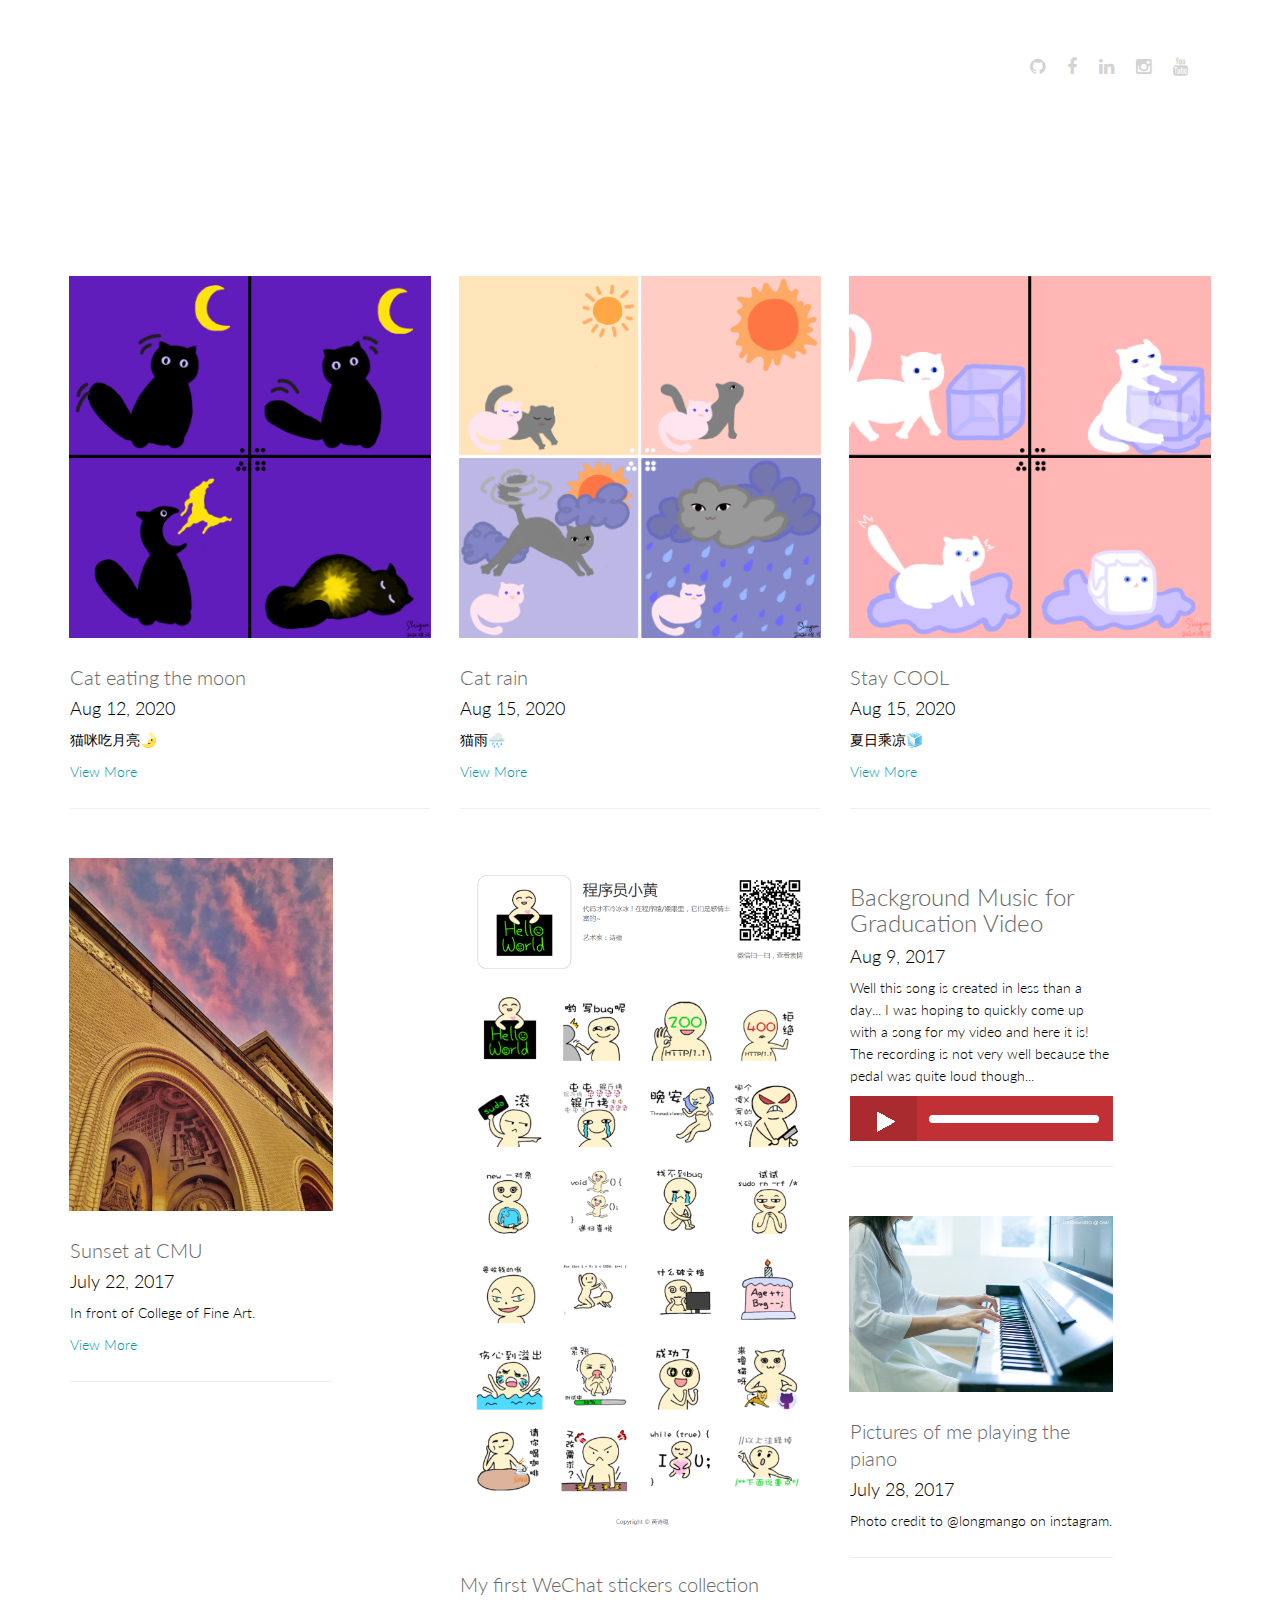
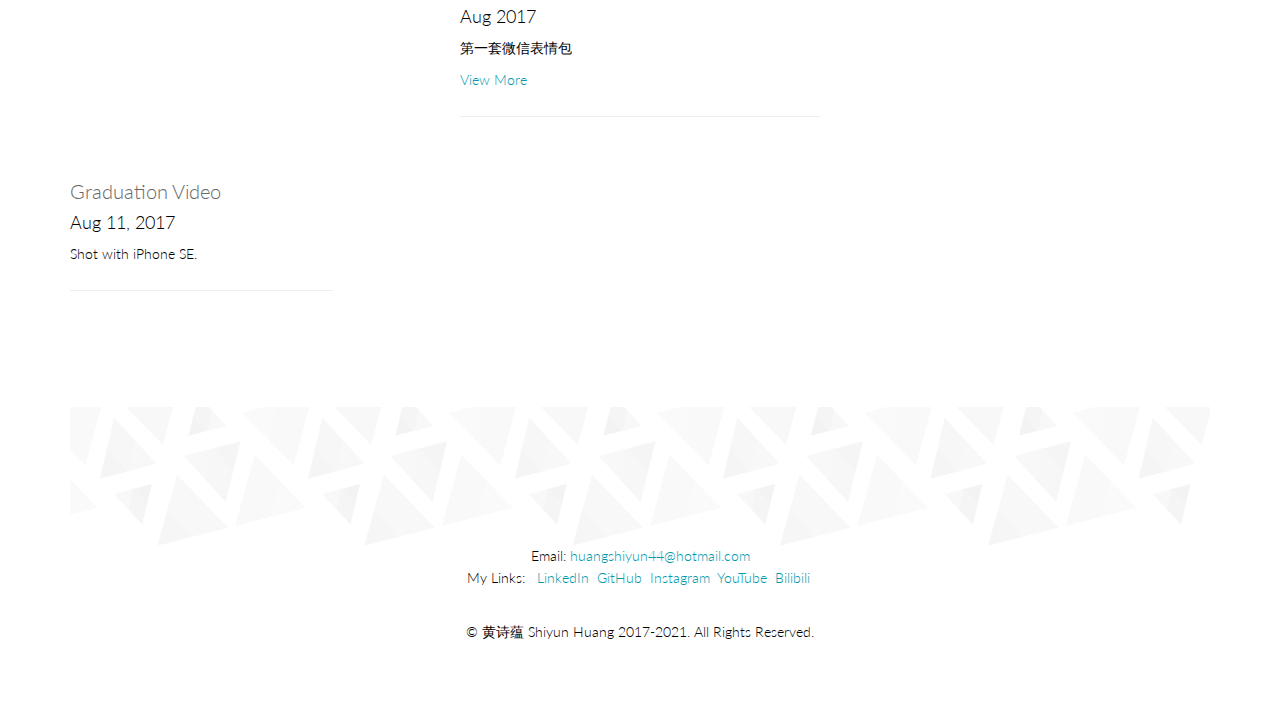
==== commit cc70d9e8: "remove gallery" ====
--- a/index.html
+++ b/index.html
@@ -1,7 +1,7 @@
 <!DOCTYPE html >
 <html lang="zh-Hans">
 <head>
-    <title>Creative Mix | Shiyun Huang</title>
+    <title>Home | Shiyun Huang</title>
     <script
     src="https://code.jquery.com/jquery-1.10.2.js"></script>
 <!-- Global site tag (gtag.js) - Google Analytics -->
